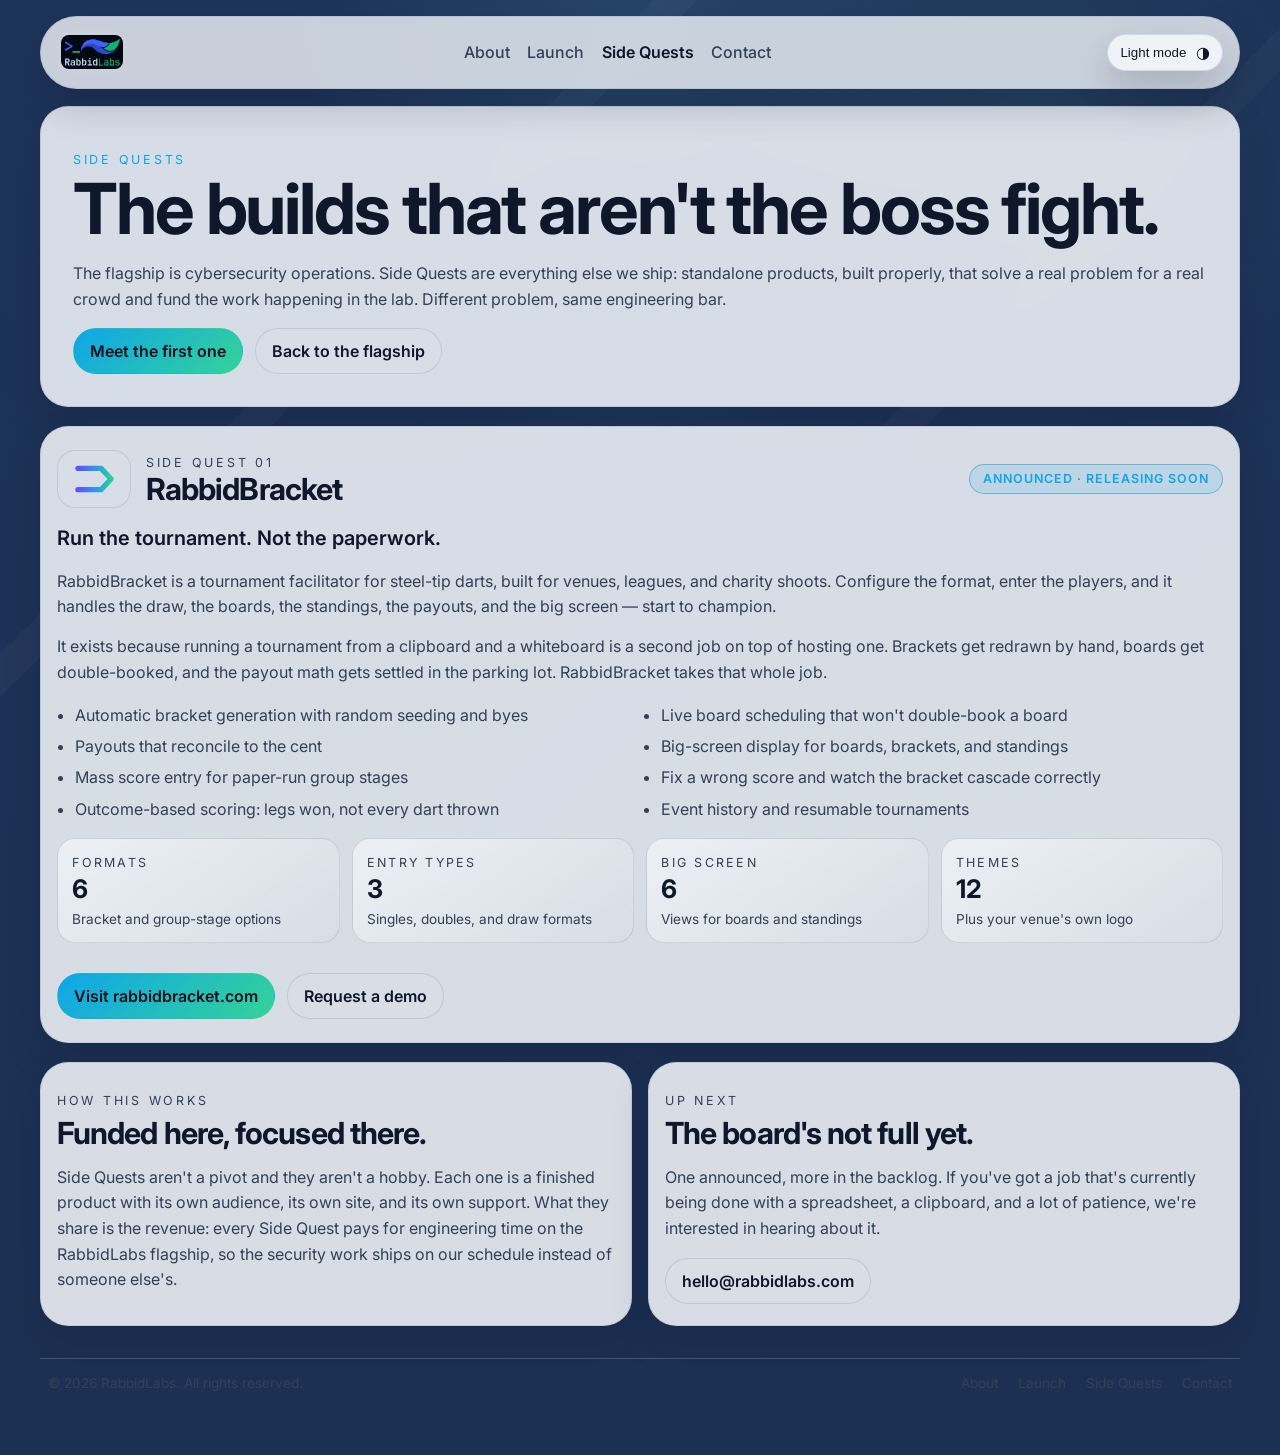
==== side-quests/index.html @ afae1d39 "Serve Side Quests at a clean URL Moves side-quests.html to side-quests/index.html so the page is rea" ====
<!DOCTYPE html>
<html lang="en">
  <head>
    <!-- Google Tag Manager -->
    <script>(function(w,d,s,l,i){w[l]=w[l]||[];w[l].push({'gtm.start':
    new Date().getTime(),event:'gtm.js'});var f=d.getElementsByTagName(s)[0],
    j=d.createElement(s),dl=l!='dataLayer'?'&l='+l:'';j.async=true;j.src=
    'https://www.googletagmanager.com/gtm.js?id='+i+dl;f.parentNode.insertBefore(j,f);
    })(window,document,'script','dataLayer','GTM-5QXM7N29');</script>
    <!-- End Google Tag Manager -->

    <meta charset="UTF-8" />
    <meta name="viewport" content="width=device-width, initial-scale=1.0" />

    <!-- Primary Meta Tags -->
    <title>Side Quests | RabbidLabs</title>
    <meta name="title" content="Side Quests | RabbidLabs" />
    <meta name="description" content="Side Quests are the products RabbidLabs ships outside the cybersecurity flagship. First up: RabbidBracket, tournament software for steel-tip darts." />
    <meta name="author" content="RabbidLabs" />
    <meta name="robots" content="index, follow" />
    <link rel="canonical" href="https://www.rabbidlabs.com/side-quests/" />
    <link rel="sitemap" type="application/xml" href="/sitemap.xml" />
    <meta name="theme-color" content="#04070f" />

    <!-- Open Graph / Social Sharing -->
    <meta property="og:type" content="website" />
    <meta property="og:url" content="https://www.rabbidlabs.com/side-quests/" />
    <meta property="og:site_name" content="RabbidLabs" />
    <meta property="og:title" content="Side Quests | RabbidLabs" />
    <meta property="og:description" content="Side Quests are the products RabbidLabs ships outside the cybersecurity flagship. First up: RabbidBracket, tournament software for steel-tip darts." />
    <meta property="og:image" content="https://www.rabbidlabs.com/web-app-manifest-512x512.png" />
    <meta property="og:image:alt" content="RabbidLabs logo" />

    <!-- Twitter Card -->
    <meta name="twitter:card" content="summary_large_image" />
    <meta name="twitter:url" content="https://www.rabbidlabs.com/side-quests/" />
    <meta name="twitter:title" content="Side Quests | RabbidLabs" />
    <meta name="twitter:description" content="Side Quests are the products RabbidLabs ships outside the cybersecurity flagship. First up: RabbidBracket, tournament software for steel-tip darts." />
    <meta name="twitter:image" content="https://www.rabbidlabs.com/web-app-manifest-512x512.png" />

    <!-- Favicon -->
    <link rel="icon" href="/favicon.ico" sizes="16x16 32x32 48x48" />
    <link rel="icon" type="image/svg+xml" href="/favicon.svg" sizes="any" />
    <link rel="icon" type="image/png" href="/favicon-96x96.png" sizes="96x96" />
    <link rel="apple-touch-icon" href="/apple-touch-icon.png" sizes="180x180" />
    <meta name="apple-mobile-web-app-title" content="RabbidLabs" />
    <meta name="apple-mobile-web-app-capable" content="yes" />
    <meta name="apple-mobile-web-app-status-bar-style" content="black-translucent" />
    <link rel="manifest" href="/site.webmanifest" />

    <!-- Fonts -->
    <link rel="preconnect" href="https://fonts.googleapis.com" />
    <link rel="preconnect" href="https://fonts.gstatic.com" crossorigin />
    <link
      href="https://fonts.googleapis.com/css2?family=Inter:wght@400;500;600;700;800&display=swap"
      rel="stylesheet"
    />
    <link rel="stylesheet" href="/styles.css" />

    <!-- Structured Data: Breadcrumb -->
    <script type="application/ld+json">
    {
      "@context": "https://schema.org",
      "@type": "BreadcrumbList",
      "itemListElement": [
        {
          "@type": "ListItem",
          "position": 1,
          "name": "RabbidLabs",
          "item": "https://www.rabbidlabs.com/"
        },
        {
          "@type": "ListItem",
          "position": 2,
          "name": "Side Quests",
          "item": "https://www.rabbidlabs.com/side-quests/"
        }
      ]
    }
    </script>

    <!-- Structured Data: RabbidBracket -->
    <script type="application/ld+json">
    {
      "@context": "https://schema.org",
      "@type": "SoftwareApplication",
      "name": "RabbidBracket",
      "applicationCategory": "BusinessApplication",
      "url": "https://www.rabbidbracket.com",
      "description": "Tournament facilitation software for steel-tip darts. Handles the draw, board scheduling, standings, payouts, and the big screen for venues, leagues, and charity shoots.",
      "publisher": {
        "@type": "Organization",
        "name": "RabbidLabs",
        "url": "https://www.rabbidlabs.com"
      }
    }
    </script>
  </head>
  <body>
    <!-- Google Tag Manager (noscript) -->
    <noscript><iframe src="https://www.googletagmanager.com/ns.html?id=GTM-5QXM7N29"
    height="0" width="0" style="display:none;visibility:hidden"></iframe></noscript>
    <!-- End Google Tag Manager (noscript) -->

    <div class="site-shell">
      <header class="topbar" id="topbar">
        <a class="brand" href="/" aria-label="RabbidLabs home">
          <img src="/images/logos/Logo.svg" alt="RabbidLabs logo" class="brand-mark" width="42" height="42" />
        </a>

        <nav class="nav-links" aria-label="Main navigation">
          <a href="/#about">About</a>
          <a href="/#launch">Launch</a>
          <a href="/side-quests/" aria-current="page">Side Quests</a>
          <a href="/#contact">Contact</a>
        </nav>

        <button id="themeToggle" class="theme-toggle" type="button" aria-label="Toggle color theme">
          <span class="theme-label">Dark mode</span>
          <span class="theme-icon" aria-hidden="true">🌙</span>
        </button>
      </header>

      <main>
        <section class="hero single card" id="home" aria-labelledby="hero-heading">
          <div class="hero-copy">
            <p class="eyebrow">Side Quests</p>
            <h1 id="hero-heading">The builds that aren't the boss fight.</h1>
            <p class="lede">
              The flagship is cybersecurity operations. Side Quests are everything else we ship:
              standalone products, built properly, that solve a real problem for a real crowd and
              fund the work happening in the lab. Different problem, same engineering bar.
            </p>
            <div class="hero-actions">
              <a class="button primary" href="#rabbidbracket">Meet the first one</a>
              <a class="button secondary" href="/#launch">Back to the flagship</a>
            </div>
          </div>
        </section>

        <section class="card quest-card" id="rabbidbracket" aria-labelledby="rabbidbracket-heading">
          <div class="quest-head">
            <img
              src="/images/logos/rabbidbracket-mark.svg"
              alt="RabbidBracket logo"
              class="quest-mark"
              width="77"
              height="58"
            />
            <div class="quest-title">
              <p class="eyebrow">Side Quest 01</p>
              <h2 id="rabbidbracket-heading">RabbidBracket</h2>
            </div>
            <span class="badge soon">Announced &middot; Releasing soon</span>
          </div>

          <p class="quest-tagline">Run the tournament. Not the paperwork.</p>

          <p>
            RabbidBracket is a tournament facilitator for steel-tip darts, built for venues,
            leagues, and charity shoots. Configure the format, enter the players, and it handles the
            draw, the boards, the standings, the payouts, and the big screen &mdash; start to champion.
          </p>

          <p>
            It exists because running a tournament from a clipboard and a whiteboard is a second
            job on top of hosting one. Brackets get redrawn by hand, boards get double-booked, and
            the payout math gets settled in the parking lot. RabbidBracket takes that whole job.
          </p>

          <ul class="quest-features">
            <li>Automatic bracket generation with random seeding and byes</li>
            <li>Live board scheduling that won't double-book a board</li>
            <li>Payouts that reconcile to the cent</li>
            <li>Big-screen display for boards, brackets, and standings</li>
            <li>Mass score entry for paper-run group stages</li>
            <li>Fix a wrong score and watch the bracket cascade correctly</li>
            <li>Outcome-based scoring: legs won, not every dart thrown</li>
            <li>Event history and resumable tournaments</li>
          </ul>

          <div class="stat-row">
            <div class="mini-card">
              <p>Formats</p>
              <strong>6</strong>
              <span>Bracket and group-stage options</span>
            </div>
            <div class="mini-card">
              <p>Entry types</p>
              <strong>3</strong>
              <span>Singles, doubles, and draw formats</span>
            </div>
            <div class="mini-card">
              <p>Big screen</p>
              <strong>6</strong>
              <span>Views for boards and standings</span>
            </div>
            <div class="mini-card">
              <p>Themes</p>
              <strong>12</strong>
              <span>Plus your venue's own logo</span>
            </div>
          </div>

          <div class="hero-actions">
            <a class="button primary" href="https://www.rabbidbracket.com" rel="noopener">
              Visit rabbidbracket.com
            </a>
            <a class="button secondary" href="https://www.rabbidbracket.com" rel="noopener">
              Request a demo
            </a>
          </div>
        </section>

        <section class="grid two-up">
          <article class="card panel" id="how-side-quests-work" aria-labelledby="how-heading">
            <p class="eyebrow">How this works</p>
            <h2 id="how-heading">Funded here, focused there.</h2>
            <p>
              Side Quests aren't a pivot and they aren't a hobby. Each one is a finished product with
              its own audience, its own site, and its own support. What they share is the revenue:
              every Side Quest pays for engineering time on the RabbidLabs flagship, so the security
              work ships on our schedule instead of someone else's.
            </p>
          </article>

          <article class="card panel" id="next-quest" aria-labelledby="next-heading">
            <p class="eyebrow">Up next</p>
            <h2 id="next-heading">The board's not full yet.</h2>
            <p>
              One announced, more in the backlog. If you've got a job that's currently being done
              with a spreadsheet, a clipboard, and a lot of patience, we're interested in hearing
              about it.
            </p>
            <div class="hero-actions">
              <a class="button secondary" href="mailto:hello@rabbidlabs.com">hello@rabbidlabs.com</a>
            </div>
          </article>
        </section>
      </main>

      <footer class="site-footer" aria-label="Site footer">
        <p>&copy; <span id="footer-year"></span> RabbidLabs. All rights reserved.</p>
        <nav aria-label="Footer navigation">
          <a href="/#about">About</a>
          <a href="/#launch">Launch</a>
          <a href="/side-quests/">Side Quests</a>
          <a href="mailto:hello@rabbidlabs.com">Contact</a>
        </nav>
      </footer>
    </div>

    <script src="/script.js"></script>
    <script>document.getElementById("footer-year").textContent = new Date().getFullYear();</script>
  </body>
</html>
---- styles.css ----
:root {
  color-scheme: dark;
  --bg: #04070f;
  --panel: rgba(9, 13, 22, 0.80);
  --panel-strong: rgba(14, 20, 33, 0.94);
  --border: rgba(143, 160, 188, 0.18);
  --text: #edf3ff;
  --muted: #aebad4;
  --accent: #6ee7ff;
  --accent-2: #86f4c5;
  --shadow: 0 18px 40px rgba(0, 0, 0, 0.35);
}

:root[data-theme="light"] {
  color-scheme: light;
  --bg: #1d3358;
  --panel: rgba(232, 236, 242, 0.92);
  --panel-strong: rgba(240, 244, 248, 0.98);
  --border: rgba(148, 163, 184, 0.35);
  --text: #0f172a;
  --muted: #334155;
  --accent: #0ea5e9;
  --accent-2: #34d399;
  --shadow: 0 18px 36px rgba(15, 23, 42, 0.18);
}

* { box-sizing: border-box; }
html { scroll-behavior: smooth; }

body {
  margin: 0;
  font-family: "Inter", Arial, sans-serif;
  color: var(--text);
  background:
    radial-gradient(circle at top, rgba(110, 231, 255, 0.10), transparent 22%),
    radial-gradient(circle at 80% 10%, rgba(134, 244, 197, 0.08), transparent 18%),
    linear-gradient(180deg, var(--bg) 0%, color-mix(in srgb, var(--bg) 88%, #111827 12%) 100%);
  min-height: 100vh;
}

body::before {
  content: "";
  position: fixed;
  inset: 0;
  background:
    linear-gradient(135deg, transparent 0 30%, rgba(255,255,255,0.035) 30% 32%, transparent 32% 60%, rgba(255,255,255,0.032) 60% 62%, transparent 62%),
    radial-gradient(circle at 50% 50%, rgba(110, 231, 255, 0.03), transparent 35%);
  pointer-events: none;
  opacity: 0.9;
}

.site-shell { position: relative; z-index: 1; width: min(1200px, calc(100vw - 2rem)); margin: 0 auto; padding-bottom: 3rem; }
.topbar {
  position: sticky;
  top: 0;
  z-index: 10;
  display: flex;
  align-items: center;
  justify-content: space-between;
  gap: 1rem;
  margin-top: 1rem;
  padding: 0.9rem 1rem;
  border: 1px solid var(--border);
  border-radius: 999px;
  background: color-mix(in srgb, var(--panel) 92%, transparent);
  backdrop-filter: blur(14px);
  box-shadow: var(--shadow);
  transition: transform 180ms ease, background 180ms ease, border-color 180ms ease;
}

body.scrolled .topbar { transform: translateY(4px); border-color: color-mix(in srgb, var(--border) 70%, transparent); }

.brand, .nav-links a, .button { text-decoration: none; }
.brand {
  display: inline-flex; align-items: center; gap: 0.75rem;
  color: var(--text); font-weight: 700; letter-spacing: -0.02em;
}
.brand-mark { height: 42px; width: auto; border-radius: 12px; background: rgba(255,255,255,0.04); padding: 4px; }
.nav-links { display: flex; gap: 1.1rem; align-items: center; }
.nav-links a { color: var(--muted); font-weight: 500; transition: color 150ms ease; }
.nav-links a:hover { color: var(--text); }
.nav-links a[aria-current="page"] { color: var(--text); font-weight: 600; }

.theme-toggle {
  display: inline-flex; align-items: center; gap: 0.6rem;
  border: 1px solid var(--border); border-radius: 999px;
  padding: 0.5rem 0.75rem; background: var(--panel-strong); color: var(--text); cursor: pointer; box-shadow: var(--shadow);
}
.theme-icon { font-size: 1rem; }

main { display: grid; gap: 1.2rem; padding-top: 1.1rem; }
.card, .panel {
  border: 1px solid var(--border); border-radius: 28px;
  background: var(--panel); box-shadow: var(--shadow); backdrop-filter: blur(16px);
}
.hero { display: grid; grid-template-columns: 1.1fr 0.9fr; gap: 1.15rem; padding: 1rem; }
.hero-copy, .hero-panel { padding: 1rem; }
.eyebrow { text-transform: uppercase; letter-spacing: 0.22em; font-size: 0.78rem; color: var(--accent); margin-bottom: 0.4rem; }
h1, h2 { margin: 0 0 0.65rem; letter-spacing: -0.03em; line-height: 1.02; }
h1 { font-size: clamp(2.4rem, 7vw, 4.4rem); }
h2 { font-size: clamp(1.35rem, 4vw, 1.9rem); }
.lede, .panel p, .contact-card p { color: var(--muted); line-height: 1.6; }
.hero-actions { display: flex; flex-wrap: wrap; gap: 0.75rem; margin-top: 1rem; }
.button { display: inline-flex; align-items: center; justify-content: center; padding: 0.75rem 1rem; border-radius: 999px; font-weight: 600; border: 1px solid transparent; transition: transform 150ms ease, opacity 150ms ease; }
.button:hover { transform: translateY(-1px); }
.button.primary { color: #03111d; background: linear-gradient(135deg, var(--accent), var(--accent-2)); }
.button.secondary { color: var(--text); border-color: var(--border); background: rgba(255,255,255,0.04); }
.feature-list { display: grid; gap: 0.45rem; padding-left: 1rem; color: var(--muted); margin-top: 1rem; }
.hero-panel { display: grid; gap: 1rem; align-content: center; }
.hero-logo { width: 100%; max-width: 320px; justify-self: center; border-radius: 24px; background: rgba(255,255,255,0.04); padding: 0.75rem; border: 1px solid var(--border); }
.mini-card { padding: 0.9rem; border-radius: 18px; border: 1px solid var(--border); background: linear-gradient(145deg, color-mix(in srgb, var(--panel-strong) 85%, transparent), rgba(255,255,255,0.03)); }
.mini-card p { margin: 0 0 0.35rem; color: var(--accent); text-transform: uppercase; font-size: 0.78rem; letter-spacing: 0.18em; }
.mini-card strong { display: block; font-size: 1.05rem; margin-bottom: 0.2rem; }
.mini-card span { color: var(--muted); font-size: 0.95rem; }
.grid.two-up { display: grid; grid-template-columns: repeat(2, 1fr); gap: 1rem; }
.panel { padding: 1rem; }
.contact-card { padding: 1rem; }

@keyframes card-highlight {
  0%   { background: var(--panel); box-shadow: var(--shadow); }
  25%  { background: color-mix(in srgb, var(--accent) 18%, var(--panel));
         box-shadow: 0 0 0 2px color-mix(in srgb, var(--accent) 55%, transparent), var(--shadow); }
  100% { background: var(--panel); box-shadow: var(--shadow); }
}

.card.highlight { animation: card-highlight 2s ease-out; }

#about, #launch, #contact, #rabbidbracket { scroll-margin-top: 6rem; }

/* Side Quests */
.hero.single { grid-template-columns: 1fr; }
.quest-card { display: grid; gap: 0.9rem; padding: 1.4rem 1rem; }
.quest-card p { color: var(--muted); line-height: 1.6; margin: 0; }
.quest-head { display: flex; align-items: center; flex-wrap: wrap; gap: 0.9rem; }
.quest-mark {
  height: 58px; width: auto; padding: 0.5rem 0.6rem;
  border: 1px solid var(--border); border-radius: 18px; background: rgba(255, 255, 255, 0.04);
}
.quest-title { display: grid; gap: 0.1rem; margin-right: auto; }
.quest-title .eyebrow, .quest-title h2 { margin: 0; }
.badge {
  display: inline-flex; align-items: center; gap: 0.4rem;
  padding: 0.4rem 0.8rem; border-radius: 999px;
  border: 1px solid color-mix(in srgb, var(--accent) 45%, var(--border));
  background: color-mix(in srgb, var(--accent) 12%, transparent);
  color: var(--accent);
  font-size: 0.78rem; font-weight: 600; letter-spacing: 0.08em; text-transform: uppercase;
  white-space: nowrap;
}
.quest-tagline { font-size: clamp(1.05rem, 2.4vw, 1.25rem); font-weight: 600; color: var(--text) !important; }
.quest-features {
  display: grid; grid-template-columns: repeat(2, minmax(0, 1fr)); gap: 0.45rem 1.5rem;
  margin: 0.2rem 0; padding-left: 1.1rem; color: var(--muted); line-height: 1.5;
}
.stat-row { display: grid; grid-template-columns: repeat(4, minmax(0, 1fr)); gap: 0.75rem; }
.stat-row .mini-card strong { font-size: 1.6rem; }
.stat-row .mini-card span { font-size: 0.85rem; }

.site-footer {
  display: flex;
  align-items: center;
  justify-content: space-between;
  flex-wrap: wrap;
  gap: 0.75rem;
  margin-top: 2rem;
  padding: 1rem 0.5rem;
  border-top: 1px solid var(--border);
  color: var(--muted);
  font-size: 0.85rem;
}
.site-footer p { margin: 0; }
.site-footer nav { display: flex; gap: 1.25rem; }
.site-footer nav a { color: var(--muted); text-decoration: none; transition: color 150ms ease; }
.site-footer nav a:hover { color: var(--text); }

@media (max-width: 980px) { .hero, .grid.two-up { grid-template-columns: 1fr; } }
@media (max-width: 760px) {
  .topbar { flex-wrap: wrap; border-radius: 24px; }
  .nav-links { width: 100%; justify-content: space-between; order: 3; }
  .theme-label { display: none; }
  .quest-features, .stat-row { grid-template-columns: 1fr; }
  .quest-title { margin-right: 0; }
}
@media (min-width: 761px) and (max-width: 980px) {
  .stat-row { grid-template-columns: repeat(2, minmax(0, 1fr)); }
}
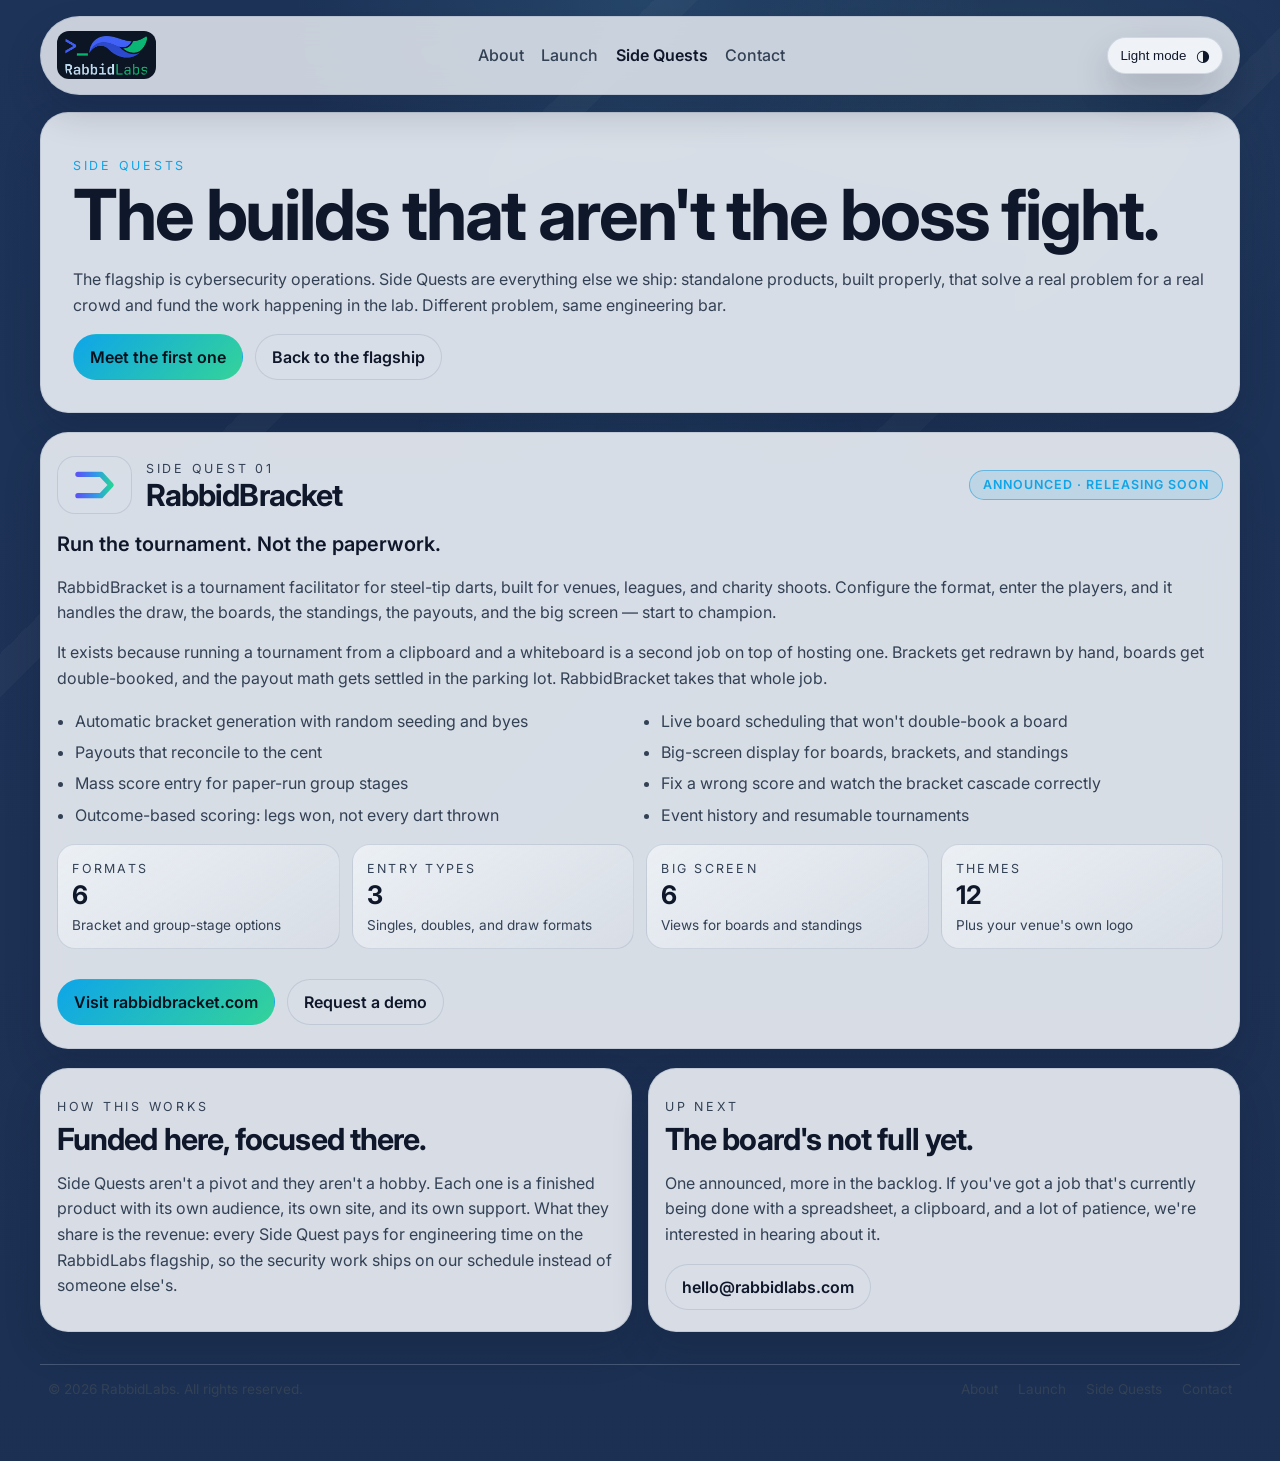
==== commit 04652022: "Fix the brand logo in the topbar The topbar used Logo.svg, an autotraced file with the dark canvas b" ====
--- a/side-quests/index.html
+++ b/side-quests/index.html
@@ -105,7 +105,7 @@
     <div class="site-shell">
       <header class="topbar" id="topbar">
         <a class="brand" href="/" aria-label="RabbidLabs home">
-          <img src="/images/logos/Logo.svg" alt="RabbidLabs logo" class="brand-mark" width="42" height="42" />
+          <img src="/images/logos/logo-lockup.png" alt="RabbidLabs logo" class="brand-mark" width="99" height="48" />
         </a>
 
         <nav class="nav-links" aria-label="Main navigation">
--- a/styles.css
+++ b/styles.css
@@ -75,7 +75,16 @@
   display: inline-flex; align-items: center; gap: 0.75rem;
   color: var(--text); font-weight: 700; letter-spacing: -0.02em;
 }
-.brand-mark { height: 42px; width: auto; border-radius: 12px; background: rgba(255,255,255,0.04); padding: 4px; }
+.brand-mark { display: block; height: 48px; width: auto; }
+/* The wordmark is near-white (rgb 191,219,240), so on the light theme it needs a
+   dark chip behind it to stay legible. On dark it sits directly on the bar. */
+:root[data-theme="light"] .brand-mark {
+  /* box-sizing is border-box globally, so this padding sits inside the 48px and
+     the topbar keeps the same height in both themes. */
+  padding: 4px 8px;
+  border-radius: 12px;
+  background: #0b1524;
+}
 .nav-links { display: flex; gap: 1.1rem; align-items: center; }
 .nav-links a { color: var(--muted); font-weight: 500; transition: color 150ms ease; }
 .nav-links a:hover { color: var(--text); }
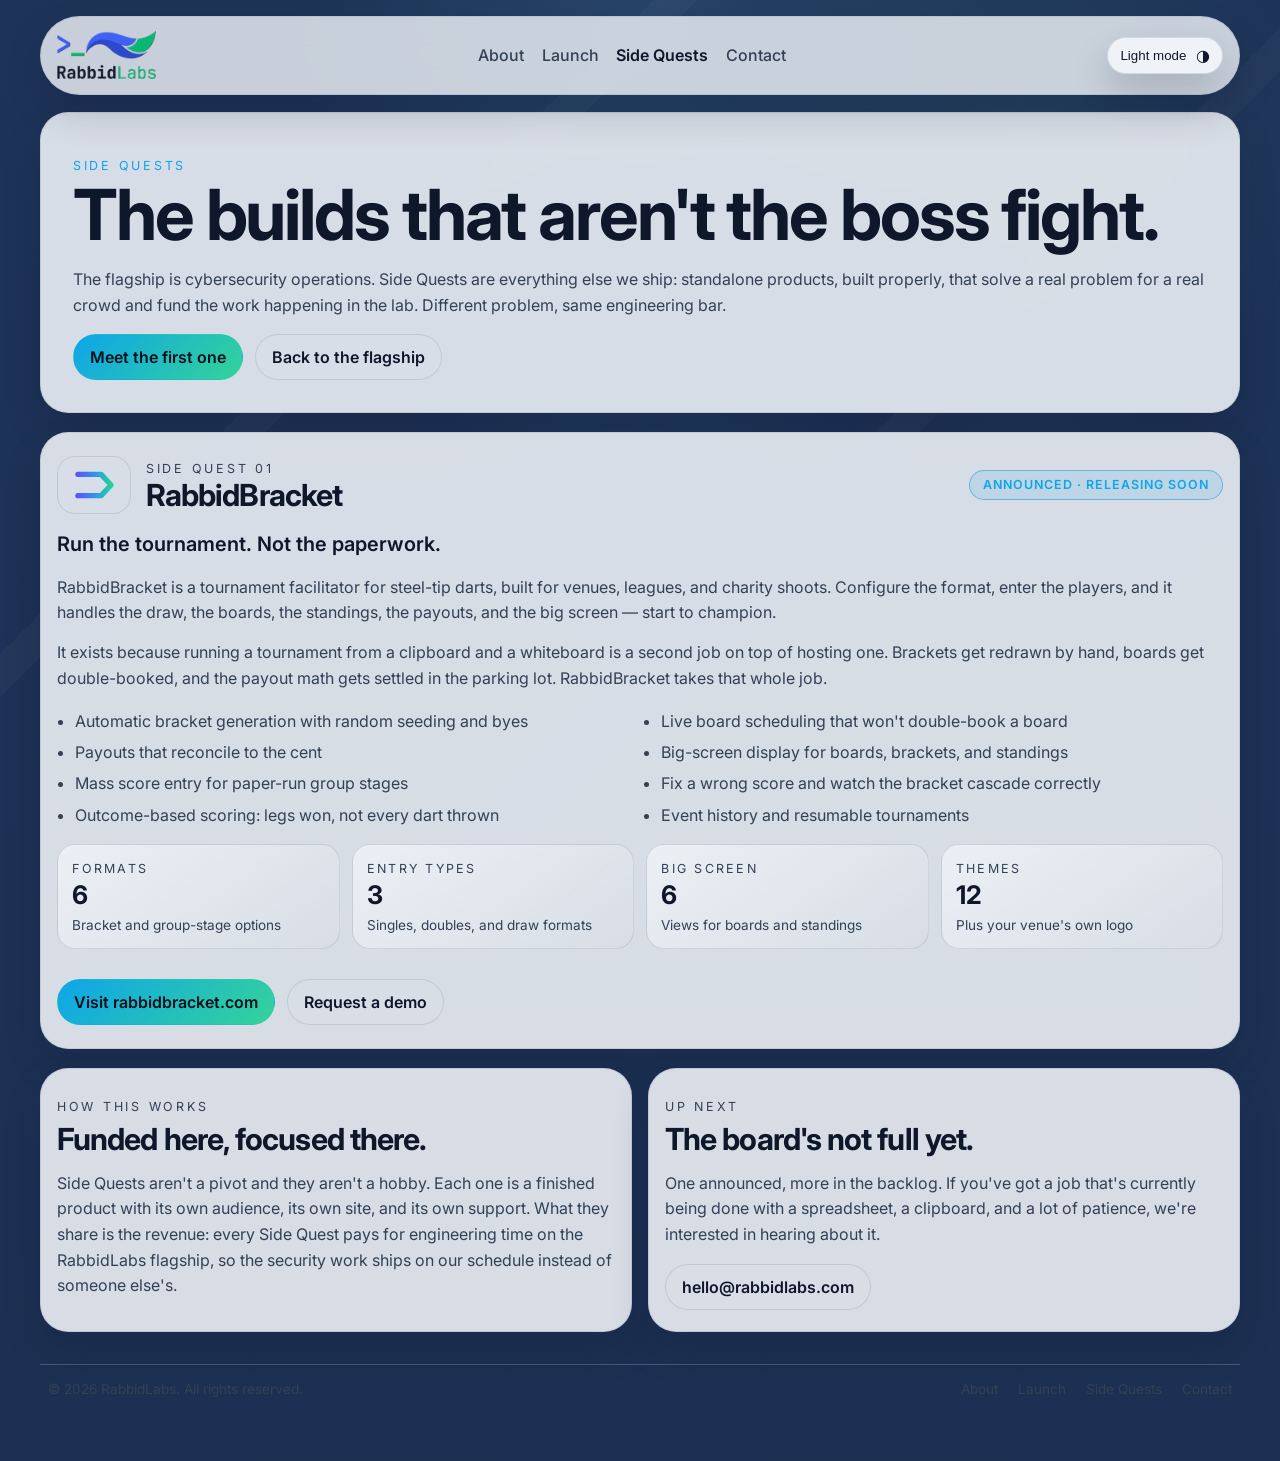
==== commit 68edf814: "Use a recoloured logo variant on the light theme The dark chip added behind the mark read as a stick" ====
--- a/side-quests/index.html
+++ b/side-quests/index.html
@@ -105,7 +105,8 @@
     <div class="site-shell">
       <header class="topbar" id="topbar">
         <a class="brand" href="/" aria-label="RabbidLabs home">
-          <img src="/images/logos/logo-lockup.png" alt="RabbidLabs logo" class="brand-mark" width="99" height="48" />
+          <img src="/images/logos/logo-lockup.png" alt="RabbidLabs logo" class="brand-mark brand-mark-dark" width="99" height="48" />
+          <img src="/images/logos/logo-lockup-light.png" alt="RabbidLabs logo" class="brand-mark brand-mark-light" width="99" height="48" />
         </a>
 
         <nav class="nav-links" aria-label="Main navigation">
--- a/styles.css
+++ b/styles.css
@@ -76,15 +76,11 @@
   color: var(--text); font-weight: 700; letter-spacing: -0.02em;
 }
 .brand-mark { display: block; height: 48px; width: auto; }
-/* The wordmark is near-white (rgb 191,219,240), so on the light theme it needs a
-   dark chip behind it to stay legible. On dark it sits directly on the bar. */
-:root[data-theme="light"] .brand-mark {
-  /* box-sizing is border-box globally, so this padding sits inside the 48px and
-     the topbar keeps the same height in both themes. */
-  padding: 4px 8px;
-  border-radius: 12px;
-  background: #0b1524;
-}
+/* The wordmark is near-white, so the light theme uses a variant with it recoloured
+   to --text. Both sit directly on the bar; no backing plate in either theme. */
+.brand-mark-light { display: none; }
+:root[data-theme="light"] .brand-mark-dark { display: none; }
+:root[data-theme="light"] .brand-mark-light { display: block; }
 .nav-links { display: flex; gap: 1.1rem; align-items: center; }
 .nav-links a { color: var(--muted); font-weight: 500; transition: color 150ms ease; }
 .nav-links a:hover { color: var(--text); }
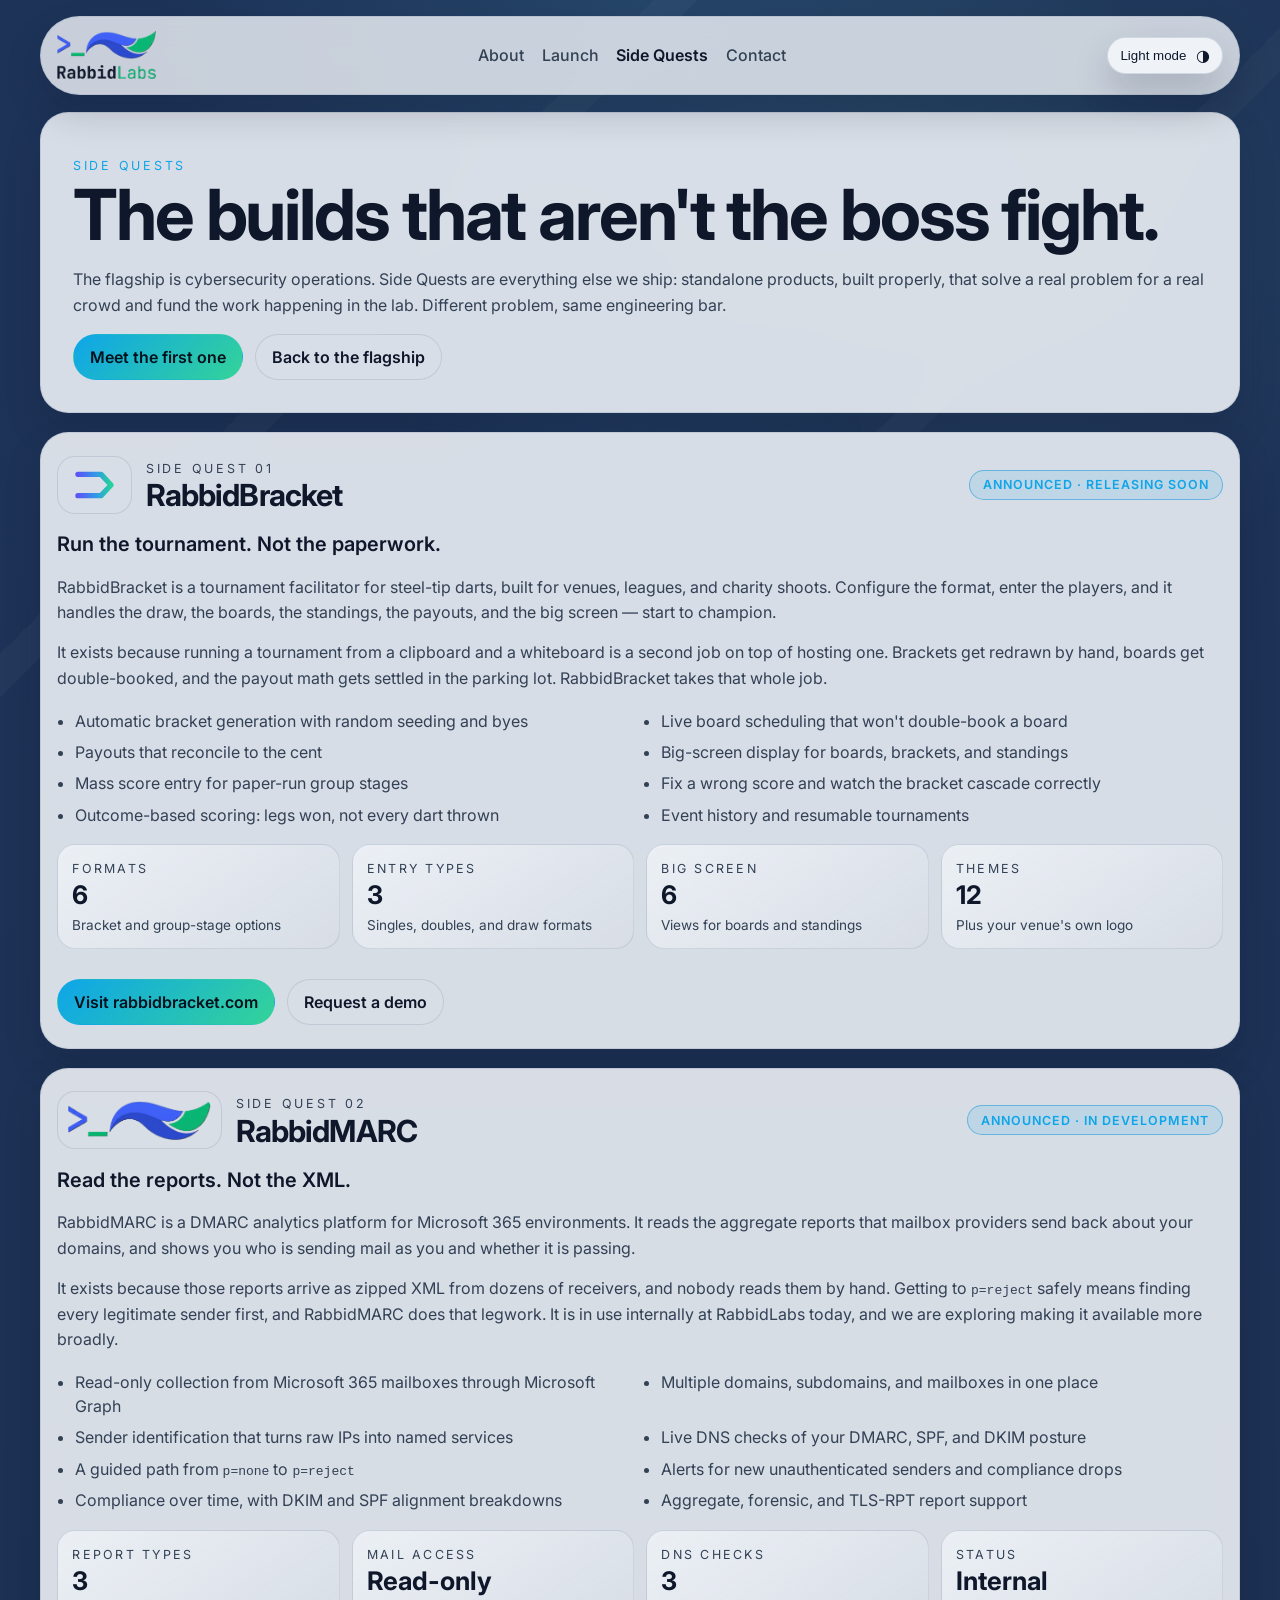
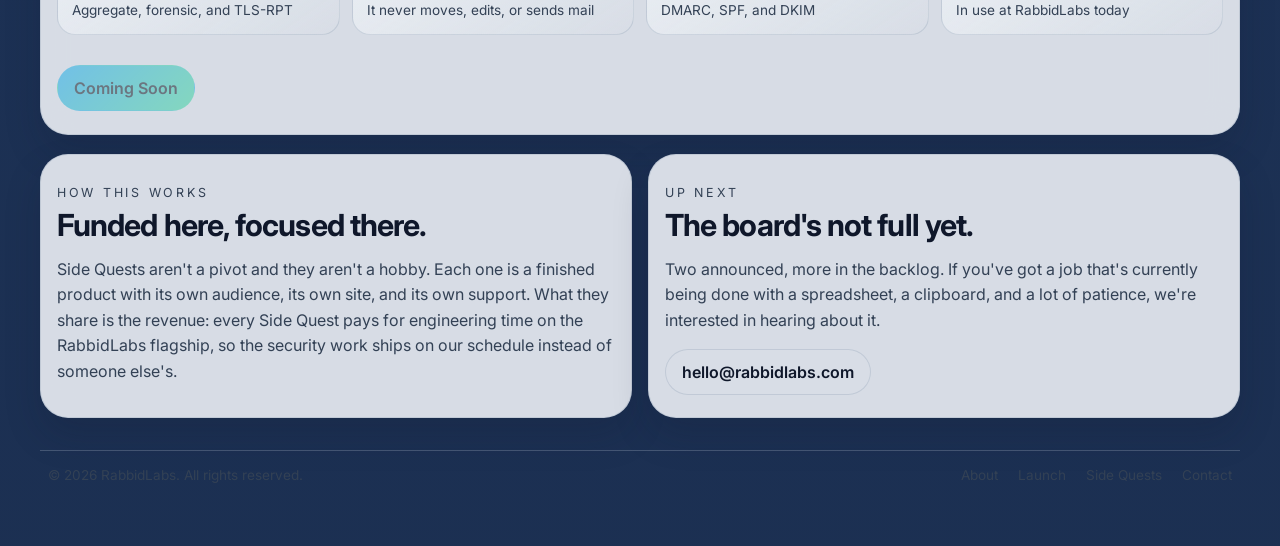
==== commit 2107170d: "Side Quest 2 - RabbidMARC - added" ====
--- a/side-quests/index.html
+++ b/side-quests/index.html
@@ -15,7 +15,7 @@
     <!-- Primary Meta Tags -->
     <title>Side Quests | RabbidLabs</title>
     <meta name="title" content="Side Quests | RabbidLabs" />
-    <meta name="description" content="Side Quests are the products RabbidLabs ships outside the cybersecurity flagship. First up: RabbidBracket, tournament software for steel-tip darts." />
+    <meta name="description" content="Side Quests are the products RabbidLabs ships outside the cybersecurity flagship. Now shipping: RabbidBracket, tournament software for steel-tip darts. In development: RabbidMARC, DMARC analytics." />
     <meta name="author" content="RabbidLabs" />
     <meta name="robots" content="index, follow" />
     <link rel="canonical" href="https://www.rabbidlabs.com/side-quests/" />
@@ -27,7 +27,7 @@
     <meta property="og:url" content="https://www.rabbidlabs.com/side-quests/" />
     <meta property="og:site_name" content="RabbidLabs" />
     <meta property="og:title" content="Side Quests | RabbidLabs" />
-    <meta property="og:description" content="Side Quests are the products RabbidLabs ships outside the cybersecurity flagship. First up: RabbidBracket, tournament software for steel-tip darts." />
+    <meta property="og:description" content="Side Quests are the products RabbidLabs ships outside the cybersecurity flagship. Now shipping: RabbidBracket, tournament software for steel-tip darts. In development: RabbidMARC, DMARC analytics." />
     <meta property="og:image" content="https://www.rabbidlabs.com/web-app-manifest-512x512.png" />
     <meta property="og:image:alt" content="RabbidLabs logo" />
 
@@ -35,7 +35,7 @@
     <meta name="twitter:card" content="summary_large_image" />
     <meta name="twitter:url" content="https://www.rabbidlabs.com/side-quests/" />
     <meta name="twitter:title" content="Side Quests | RabbidLabs" />
-    <meta name="twitter:description" content="Side Quests are the products RabbidLabs ships outside the cybersecurity flagship. First up: RabbidBracket, tournament software for steel-tip darts." />
+    <meta name="twitter:description" content="Side Quests are the products RabbidLabs ships outside the cybersecurity flagship. Now shipping: RabbidBracket, tournament software for steel-tip darts. In development: RabbidMARC, DMARC analytics." />
     <meta name="twitter:image" content="https://www.rabbidlabs.com/web-app-manifest-512x512.png" />
 
     <!-- Favicon -->
@@ -95,6 +95,22 @@
       }
     }
     </script>
+
+    <!-- Structured Data: RabbidMARC -->
+    <script type="application/ld+json">
+    {
+      "@context": "https://schema.org",
+      "@type": "SoftwareApplication",
+      "name": "RabbidMARC",
+      "applicationCategory": "SecurityApplication",
+      "description": "DMARC analytics platform for Microsoft 365 environments. Reads DMARC reports, identifies who is sending mail as your domain, and guides the path to enforcement.",
+      "publisher": {
+        "@type": "Organization",
+        "name": "RabbidLabs",
+        "url": "https://www.rabbidlabs.com"
+      }
+    }
+    </script>
   </head>
   <body>
     <!-- Google Tag Manager (noscript) -->
@@ -213,6 +229,76 @@
           </div>
         </section>
 
+        <section class="card quest-card" id="rabbidmarc" aria-labelledby="rabbidmarc-heading">
+          <div class="quest-head">
+            <img
+              src="/images/logos/rabbidlabs-mark.png"
+              alt="RabbidLabs logo"
+              class="quest-mark"
+              width="208"
+              height="58"
+            />
+            <div class="quest-title">
+              <p class="eyebrow">Side Quest 02</p>
+              <h2 id="rabbidmarc-heading">RabbidMARC</h2>
+            </div>
+            <span class="badge soon">Announced &middot; In development</span>
+          </div>
+
+          <p class="quest-tagline">Read the reports. Not the XML.</p>
+
+          <p>
+            RabbidMARC is a DMARC analytics platform for Microsoft 365 environments. It reads the
+            aggregate reports that mailbox providers send back about your domains, and shows you who
+            is sending mail as you and whether it is passing.
+          </p>
+
+          <p>
+            It exists because those reports arrive as zipped XML from dozens of receivers, and
+            nobody reads them by hand. Getting to <code>p=reject</code> safely means finding every
+            legitimate sender first, and RabbidMARC does that legwork. It is in use internally at
+            RabbidLabs today, and we are exploring making it available more broadly.
+          </p>
+
+          <ul class="quest-features">
+            <li>Read-only collection from Microsoft 365 mailboxes through Microsoft Graph</li>
+            <li>Multiple domains, subdomains, and mailboxes in one place</li>
+            <li>Sender identification that turns raw IPs into named services</li>
+            <li>Live DNS checks of your DMARC, SPF, and DKIM posture</li>
+            <li>A guided path from <code>p=none</code> to <code>p=reject</code></li>
+            <li>Alerts for new unauthenticated senders and compliance drops</li>
+            <li>Compliance over time, with DKIM and SPF alignment breakdowns</li>
+            <li>Aggregate, forensic, and TLS-RPT report support</li>
+          </ul>
+
+          <div class="stat-row">
+            <div class="mini-card">
+              <p>Report types</p>
+              <strong>3</strong>
+              <span>Aggregate, forensic, and TLS-RPT</span>
+            </div>
+            <div class="mini-card">
+              <p>Mail access</p>
+              <strong>Read-only</strong>
+              <span>It never moves, edits, or sends mail</span>
+            </div>
+            <div class="mini-card">
+              <p>DNS checks</p>
+              <strong>3</strong>
+              <span>DMARC, SPF, and DKIM</span>
+            </div>
+            <div class="mini-card">
+              <p>Status</p>
+              <strong>Internal</strong>
+              <span>In use at RabbidLabs today</span>
+            </div>
+          </div>
+
+          <div class="hero-actions">
+            <span class="button primary" role="link" aria-disabled="true">Coming Soon</span>
+          </div>
+        </section>
+
         <section class="grid two-up">
           <article class="card panel" id="how-side-quests-work" aria-labelledby="how-heading">
             <p class="eyebrow">How this works</p>
@@ -229,7 +315,7 @@
             <p class="eyebrow">Up next</p>
             <h2 id="next-heading">The board's not full yet.</h2>
             <p>
-              One announced, more in the backlog. If you've got a job that's currently being done
+              Two announced, more in the backlog. If you've got a job that's currently being done
               with a spreadsheet, a clipboard, and a lot of patience, we're interested in hearing
               about it.
             </p>
--- a/styles.css
+++ b/styles.css
@@ -108,6 +108,7 @@
 .hero-actions { display: flex; flex-wrap: wrap; gap: 0.75rem; margin-top: 1rem; }
 .button { display: inline-flex; align-items: center; justify-content: center; padding: 0.75rem 1rem; border-radius: 999px; font-weight: 600; border: 1px solid transparent; transition: transform 150ms ease, opacity 150ms ease; }
 .button:hover { transform: translateY(-1px); }
+.button[aria-disabled="true"] { opacity: 0.5; cursor: not-allowed; pointer-events: none; }
 .button.primary { color: #03111d; background: linear-gradient(135deg, var(--accent), var(--accent-2)); }
 .button.secondary { color: var(--text); border-color: var(--border); background: rgba(255,255,255,0.04); }
 .feature-list { display: grid; gap: 0.45rem; padding-left: 1rem; color: var(--muted); margin-top: 1rem; }
@@ -130,7 +131,7 @@
 
 .card.highlight { animation: card-highlight 2s ease-out; }
 
-#about, #launch, #contact, #rabbidbracket { scroll-margin-top: 6rem; }
+#about, #launch, #contact, #rabbidbracket, #rabbidmarc { scroll-margin-top: 6rem; }
 
 /* Side Quests */
 .hero.single { grid-template-columns: 1fr; }
